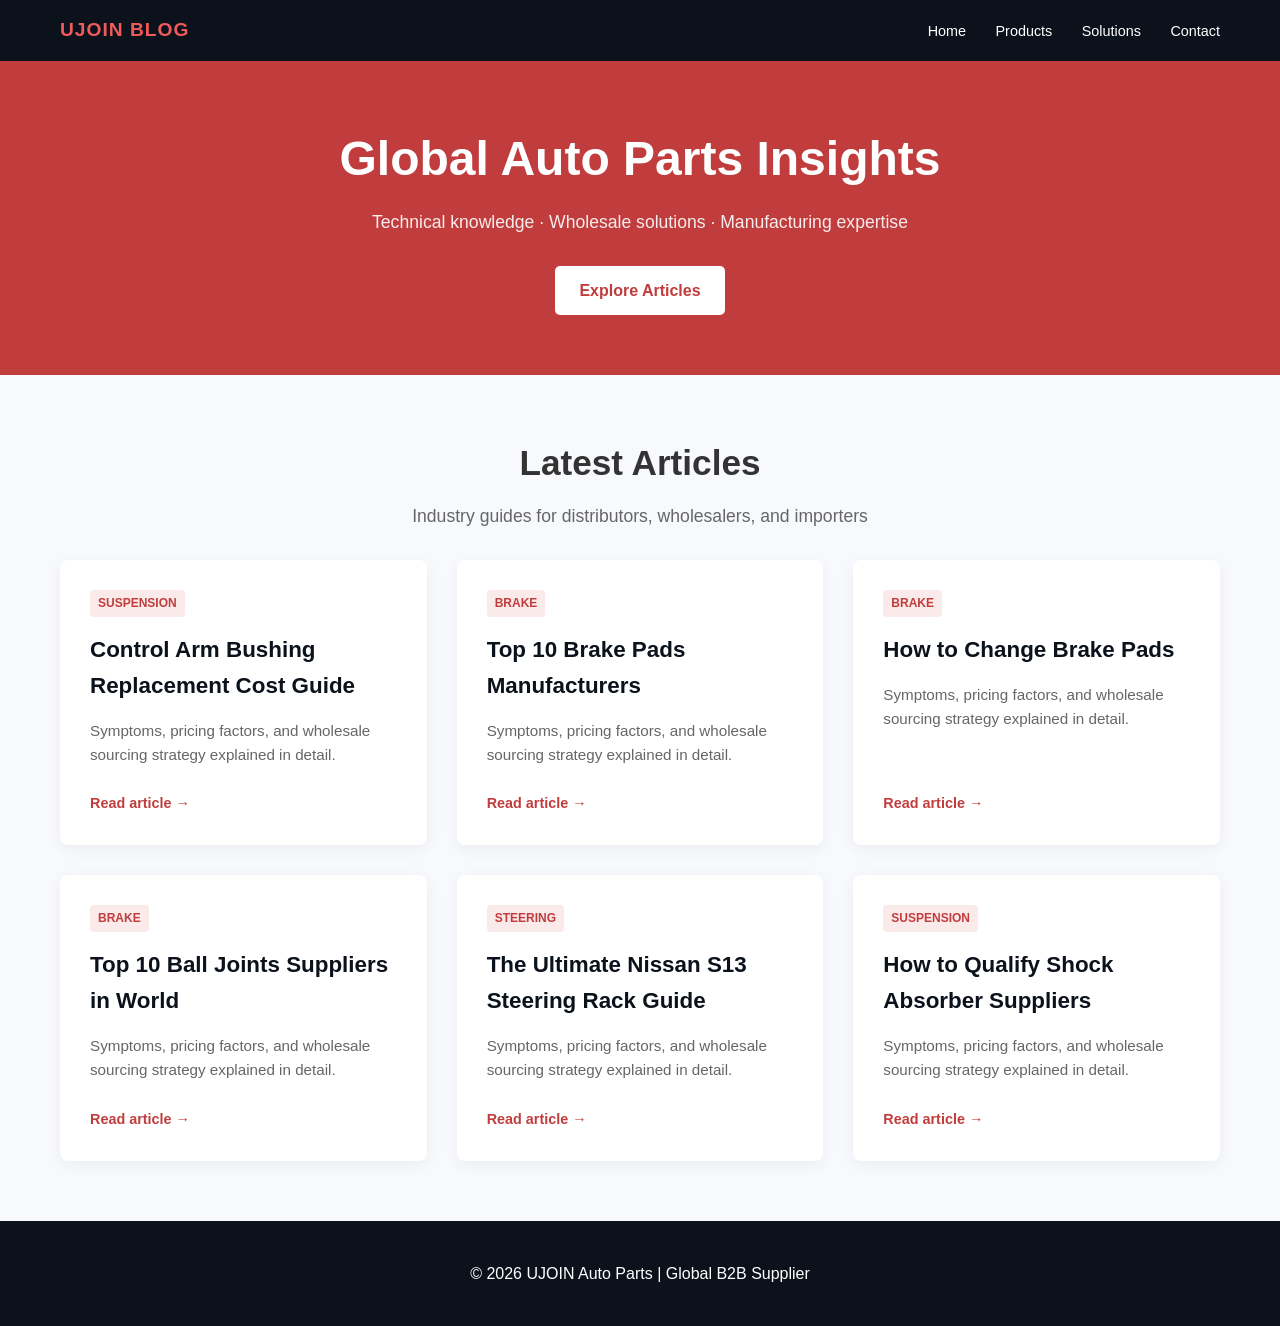
==== index.html @ 4a90b823 "Update index.html" ====
<!DOCTYPE html>
<html lang="en">
<head>
<meta charset="UTF-8">
<meta name="viewport" content="width=device-width, initial-scale=1.0">
<title>UJOIN Blog | Global Auto Parts Insights</title>
<style>
/* CSS RESET & GENERAL */
* {
    box-sizing: border-box;
    margin: 0;
    padding: 0;
}
body {
    font-family: Arial, sans-serif;
    line-height: 1.6;
    color: #333;
    background-color: #f7f9fc;
}
.container {
    max-width: 1200px;
    margin: 0 auto;
    padding: 0 20px;
}
.flex {
    display: flex;
    justify-content: space-between;
    align-items: center;
}
a {
    text-decoration: none;
    color: inherit;
    transition: color 0.3s;
}

/* TOPBAR */
.topbar {
    background-color: #0c121c; /* Deep dark blue-black */
    color: #fff;
    padding: 15px 0;
}
.logo {
    font-size: 1.2rem;
    font-weight: bold;
    color: #f05a5a; /* Matching the button color */
    letter-spacing: 1px;
}
.menu a {
    margin-left: 25px;
    font-size: 0.9rem;
}
.menu a:hover {
    color: #f05a5a;
}

/* HERO SECTION */
.hero {
    background-color: #c13d3d; /* Rich deep red */
    color: #fff;
    text-align: center;
    padding: 60px 0;
}
.hero h1 {
    font-size: 3rem;
    margin-bottom: 10px;
}
.hero p {
    font-size: 1.1rem;
    margin-bottom: 30px;
    opacity: 0.9;
}
.btn-primary {
    display: inline-block;
    background-color: #fff;
    color: #c13d3d;
    padding: 12px 24px;
    border-radius: 5px;
    font-weight: bold;
}
.btn-primary:hover {
    background-color: #f0f0f0;
}

/* SECTION TITLE */
.section-title {
    text-align: center;
    padding: 60px 0 30px;
}
.section-title h2 {
    font-size: 2.2rem;
    margin-bottom: 10px;
}
.section-title p {
    font-size: 1.1rem;
    color: #666;
}

/* ARTICLE GRID - 优化点 1: 修改为 3 列，并增加响应式适配 */
.grid {
    display: grid;
    grid-template-columns: repeat(3, 1fr); /* 核心修改：改为每排 3 个 */
    gap: 30px;
    padding-bottom: 60px;
}

/* 补充：移动端响应式优化，防止在手机上排版过挤 */
@media (max-width: 992px) {
    .grid {
        grid-template-columns: repeat(2, 1fr); /* 平板尺寸一行 2 个 */
    }
}
@media (max-width: 576px) {
    .grid {
        grid-template-columns: 1fr; /* 手机尺寸一行 1 个 */
    }
}

/* ARTICLE CARDS */
.card {
    background-color: #fff;
    padding: 30px;
    border-radius: 8px;
    box-shadow: 0 4px 15px rgba(0,0,0,0.05); /* Soft, subtle shadow */
    display: flex;
    flex-direction: column;
}
.tag {
    display: inline-block;
    background-color: #fbeaea; /* Light red-pink background */
    color: #c13d3d; /* Deep red text */
    padding: 4px 8px;
    border-radius: 4px;
    font-size: 0.75rem;
    text-transform: uppercase;
    font-weight: bold;
    margin-bottom: 15px;
    align-self: flex-start; /* Prevent stretching */
}
.card h3 {
    font-size: 1.4rem;
    margin-bottom: 15px;
    color: #0c121c;
}
.card p {
    font-size: 0.95rem;
    color: #666;
    margin-bottom: 25px;
    flex-grow: 1; /* Pushes the 'Read Article' link to the bottom */
}
.card a {
    color: #c13d3d;
    font-weight: bold;
    font-size: 0.9rem;
}
.card a:hover {
    text-decoration: underline;
}

/* FOOTER */
.footer {
    background-color: #0c121c; /* Deep dark blue-black */
    color: #fff;
    text-align: center;
    padding: 40px 0;
    margin-top: auto; /* Required for sticky footer behavior if needed */
}

/* Ensures footer is at the bottom for short pages */
html, body {
    height: 100%;
    display: flex;
    flex-direction: column;
}
</style>
</head>

<body>

<header class="topbar">
  <div class="container flex">
    <div class="logo">UJOIN BLOG</div>
    <nav class="menu">
      <a href="https://www.ujautoparts.com/">Home</a>
      <a href="https://www.ujautoparts.com/product-category/categories/">Products</a>
      <a href="https://www.ujautoparts.com/">Solutions</a>
      <a href="https://www.ujautoparts.com/contact-us/">Contact</a>
    </nav>
  </div>
</header>

<section class="hero">
  <div class="container">
    <h1>Global Auto Parts Insights</h1>
    <p>Technical knowledge · Wholesale solutions · Manufacturing expertise</p>
    <a class="btn-primary" href="#">Explore Articles</a>
  </div>
</section>

<section class="container section-title">
  <h2>Latest Articles</h2>
  <p>Industry guides for distributors, wholesalers, and importers</p>
</section>

<section class="container grid">

  <article class="card">
    <span class="tag">Suspension</span>
    <h3>Control Arm Bushing Replacement Cost Guide</h3>
    <p>Symptoms, pricing factors, and wholesale sourcing strategy explained in detail.</p>
    <a href="control-arm-bushing-replacement-cost-guide.html">Read article →</a>
  </article>

  <article class="card">
    <span class="tag">Brake</span>
    <h3>Top 10 Brake Pads Manufacturers</h3>
    <p>Symptoms, pricing factors, and wholesale sourcing strategy explained in detail.</p>
    <a href="top-10-brake-pads-manufacturers.html">Read article →</a>
  </article>

  <article class="card">
    <span class="tag">Brake</span>
    <h3>How to Change Brake Pads</h3>
    <p>Symptoms, pricing factors, and wholesale sourcing strategy explained in detail.</p>
    <a href="how-to-change-brake-pads">Read article →</a>
  </article> <article class="card">
    <span class="tag">Brake</span>
    <h3>Top 10 Ball Joints Suppliers in World</h3>
    <p>Symptoms, pricing factors, and wholesale sourcing strategy explained in detail.</p>
    <a href="top-10-ball-joints-suppliers-in-world">Read article →</a>
      </article> <article class="card">
    <span class="tag">Steering</span>
    <h3>The Ultimate Nissan S13 Steering Rack Guide</h3>
    <p>Symptoms, pricing factors, and wholesale sourcing strategy explained in detail.</p>
    <a href="the-ultimate-nissan-s13-steering-rack-guide">Read article →</a>
    </article> <article class="card">
    <span class="tag">suspension</span>
    <h3>How to Qualify Shock Absorber Suppliers</h3>
    <p>Symptoms, pricing factors, and wholesale sourcing strategy explained in detail.</p>
    <a href="how-to-qualify-shock-absorber-suppliers">Read article →</a> 
  </article>

</section>

<footer class="footer">
  <div class="container">
    © 2026 UJOIN Auto Parts | Global B2B Supplier
  </div>
</footer>

</body>
</html>
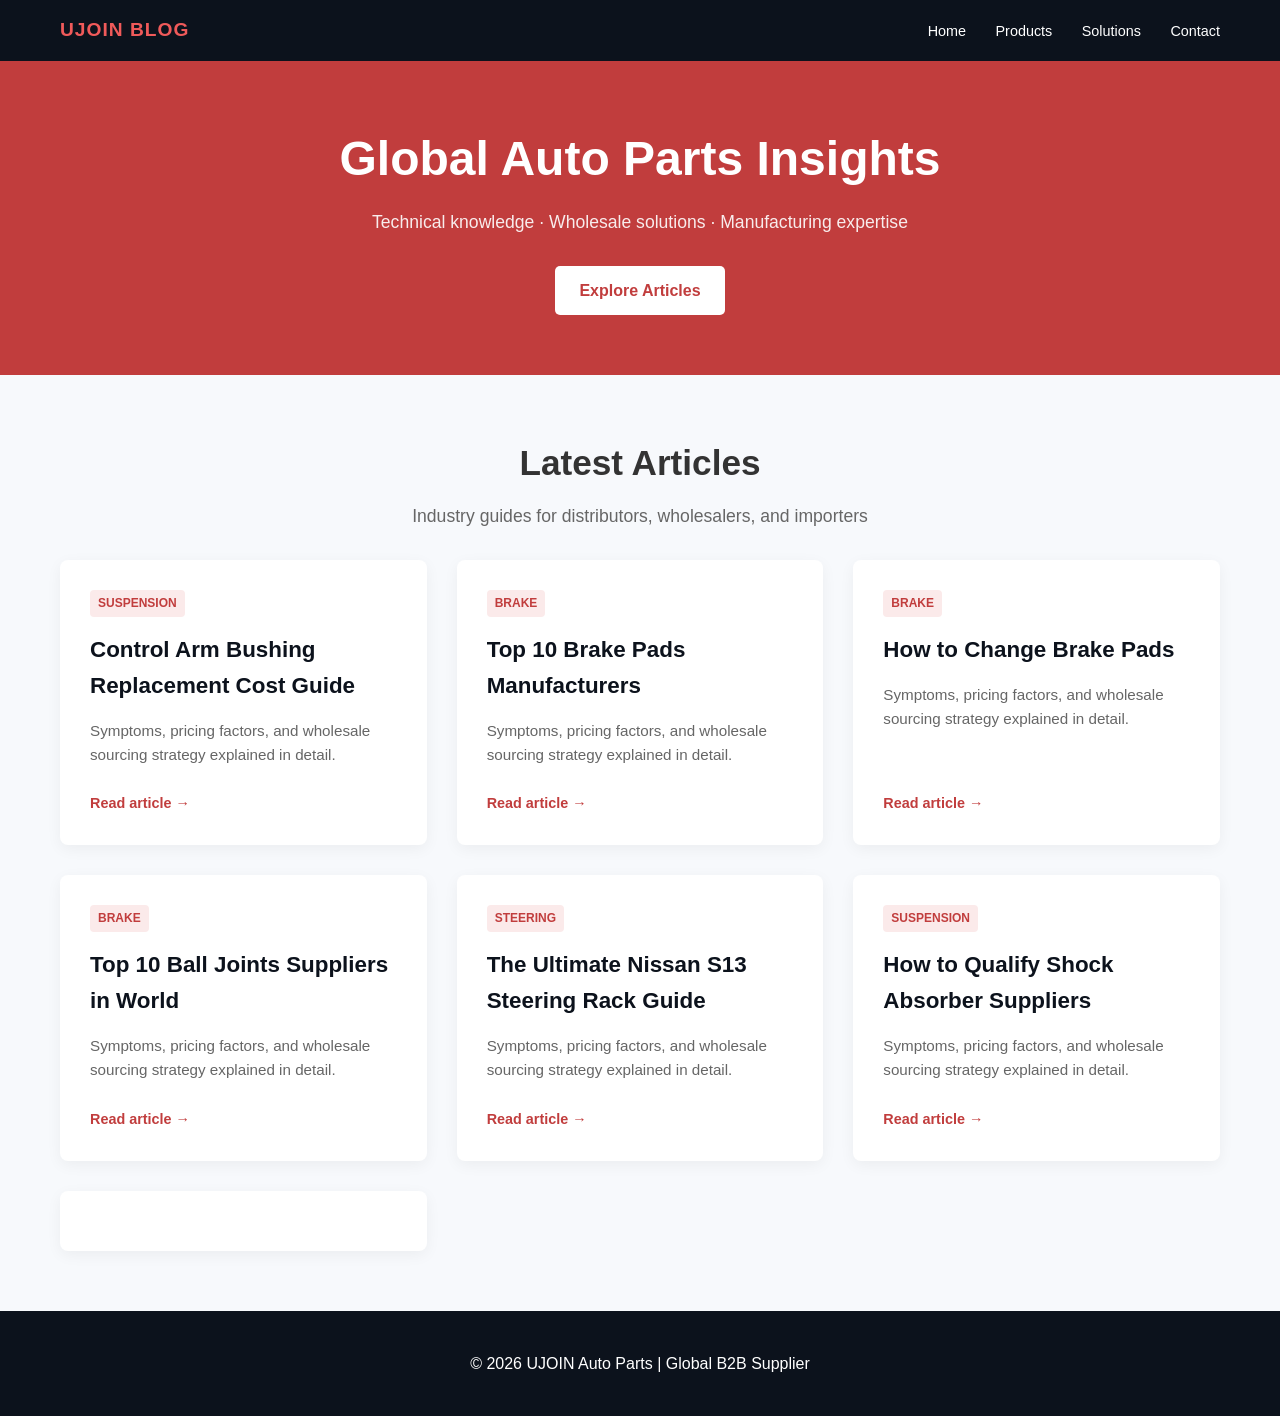
==== commit f8e8e8fb: "Update index.html" ====
--- a/index.html
+++ b/index.html
@@ -223,21 +223,24 @@
     <p>Symptoms, pricing factors, and wholesale sourcing strategy explained in detail.</p>
     <a href="how-to-change-brake-pads">Read article →</a>
   </article> <article class="card">
+      
     <span class="tag">Brake</span>
     <h3>Top 10 Ball Joints Suppliers in World</h3>
     <p>Symptoms, pricing factors, and wholesale sourcing strategy explained in detail.</p>
     <a href="top-10-ball-joints-suppliers-in-world">Read article →</a>
       </article> <article class="card">
+          
     <span class="tag">Steering</span>
     <h3>The Ultimate Nissan S13 Steering Rack Guide</h3>
     <p>Symptoms, pricing factors, and wholesale sourcing strategy explained in detail.</p>
     <a href="the-ultimate-nissan-s13-steering-rack-guide">Read article →</a>
     </article> <article class="card">
+        
     <span class="tag">suspension</span>
     <h3>How to Qualify Shock Absorber Suppliers</h3>
     <p>Symptoms, pricing factors, and wholesale sourcing strategy explained in detail.</p>
     <a href="how-to-qualify-shock-absorber-suppliers">Read article →</a> 
-  </article>
+  </article><article class="card">
 
 </section>
 
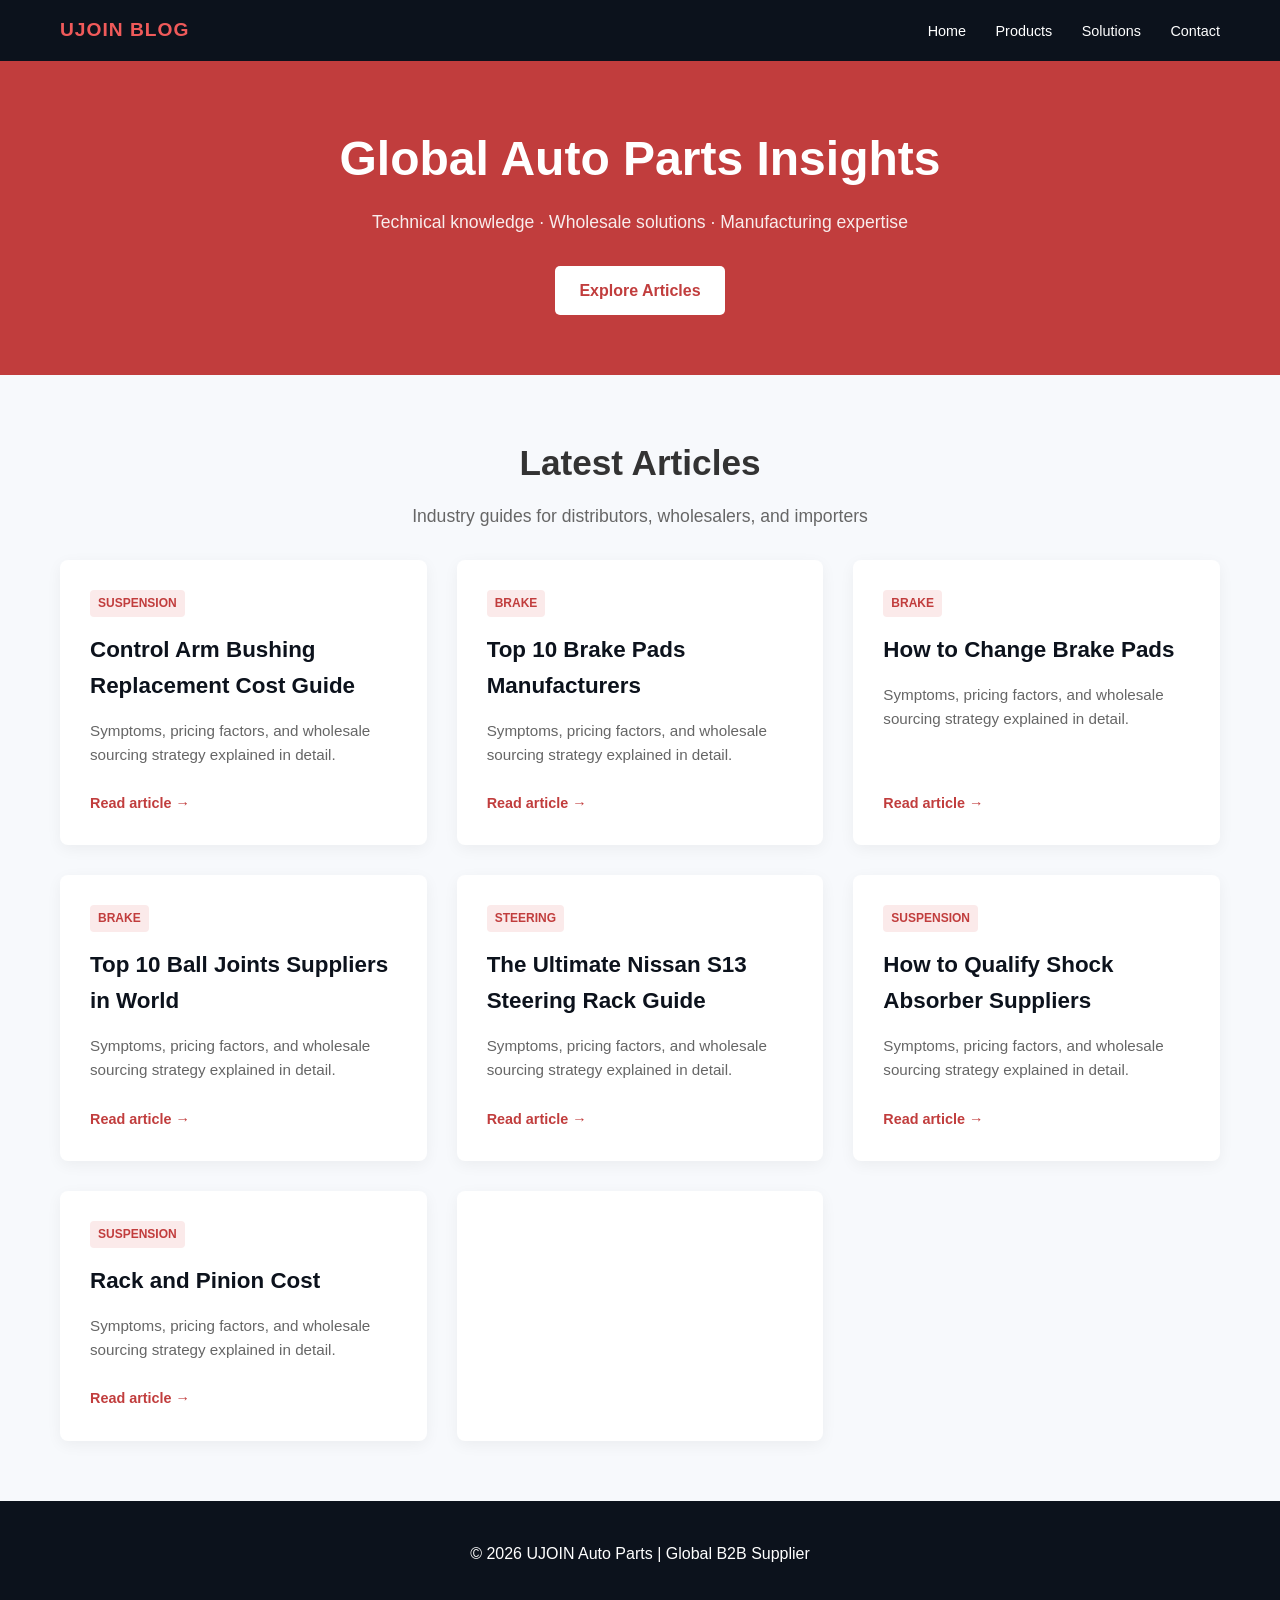
==== commit 66c520da: "Update index.html" ====
--- a/index.html
+++ b/index.html
@@ -241,6 +241,12 @@
     <p>Symptoms, pricing factors, and wholesale sourcing strategy explained in detail.</p>
     <a href="how-to-qualify-shock-absorber-suppliers">Read article →</a> 
   </article><article class="card">
+      
+      <span class="tag">suspension</span>
+    <h3>Rack and Pinion Cost</h3>
+    <p>Symptoms, pricing factors, and wholesale sourcing strategy explained in detail.</p>
+    <a href="rack-and-pinoio-cost">Read article →</a> 
+  </article><article class="card">
 
 </section>
 
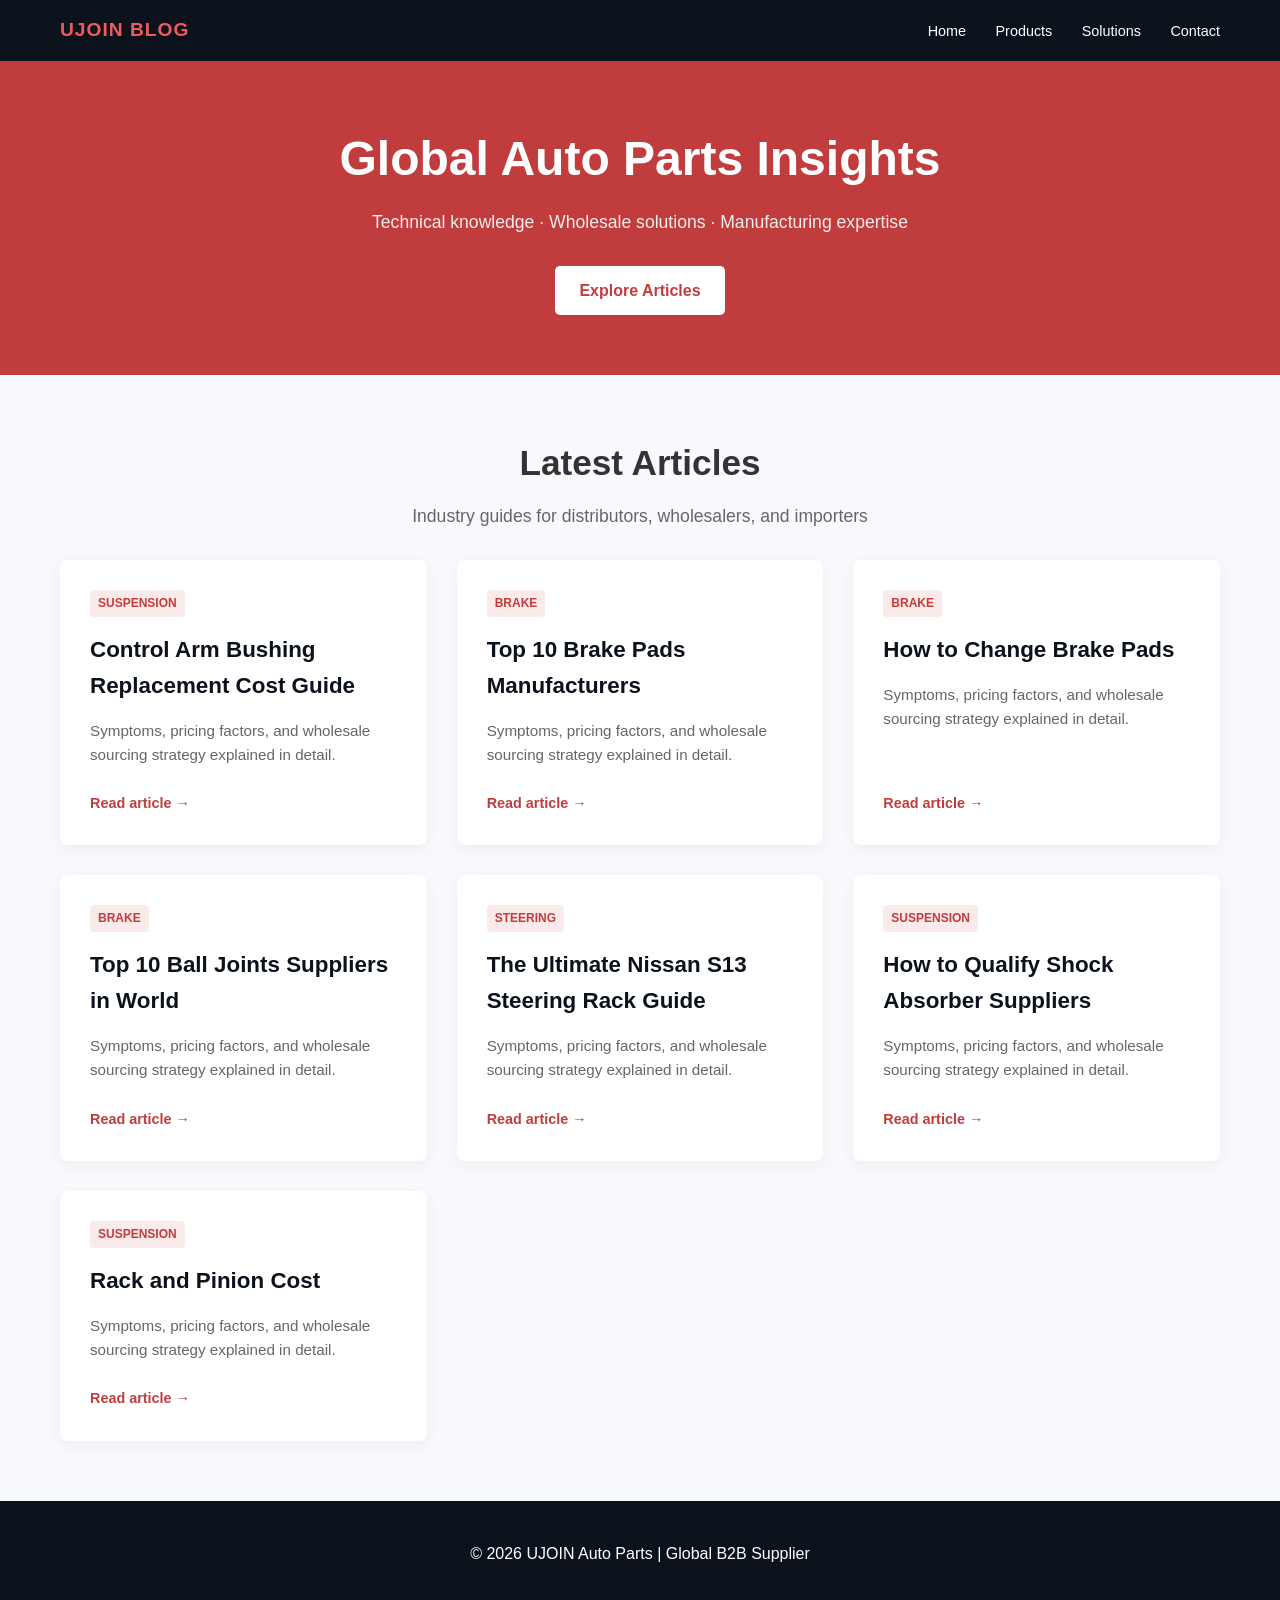
==== commit a94dd470: "Update index.html" ====
--- a/index.html
+++ b/index.html
@@ -246,7 +246,6 @@
     <h3>Rack and Pinion Cost</h3>
     <p>Symptoms, pricing factors, and wholesale sourcing strategy explained in detail.</p>
     <a href="rack-and-pinoio-cost">Read article →</a> 
-  </article><article class="card">
 
 </section>
 
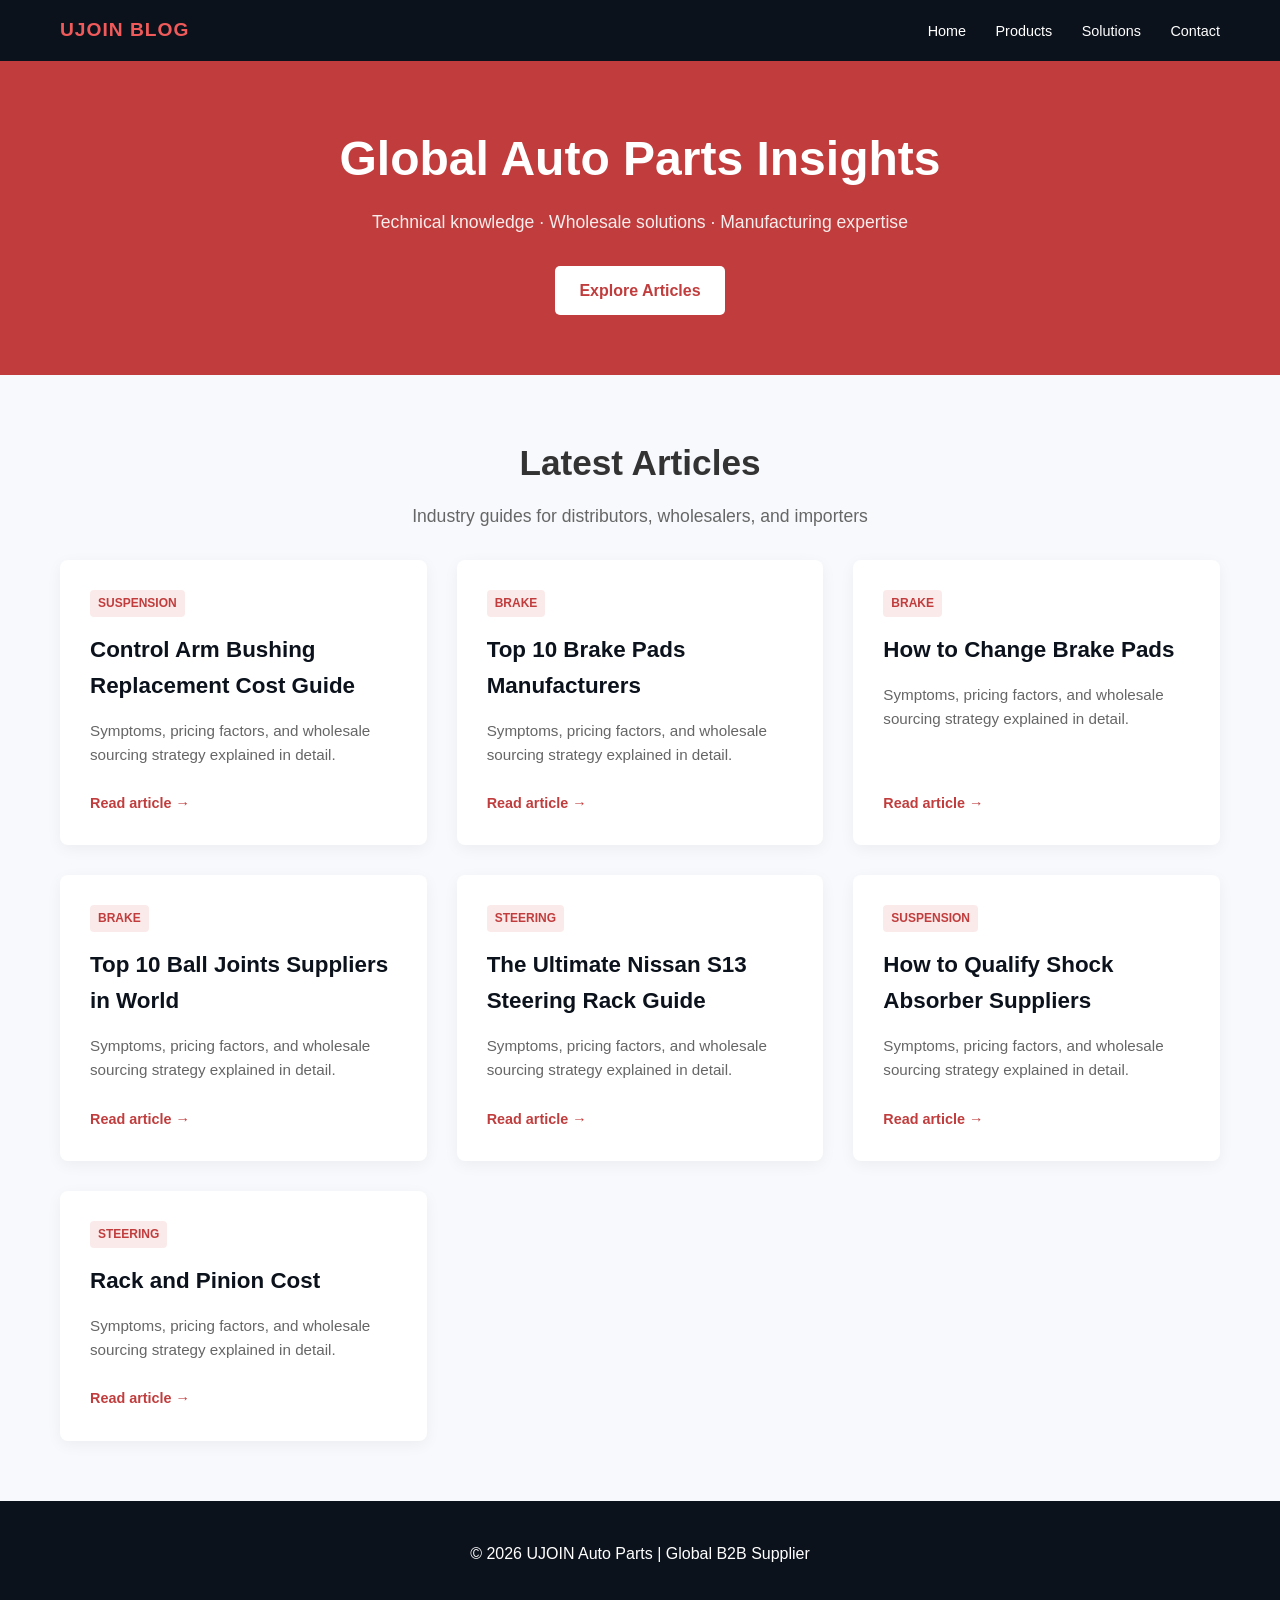
==== commit afe3559b: "Update index.html" ====
--- a/index.html
+++ b/index.html
@@ -242,7 +242,7 @@
     <a href="how-to-qualify-shock-absorber-suppliers">Read article →</a> 
   </article><article class="card">
       
-      <span class="tag">suspension</span>
+      <span class="tag">Steering</span>
     <h3>Rack and Pinion Cost</h3>
     <p>Symptoms, pricing factors, and wholesale sourcing strategy explained in detail.</p>
     <a href="rack-and-pinoio-cost">Read article →</a> 
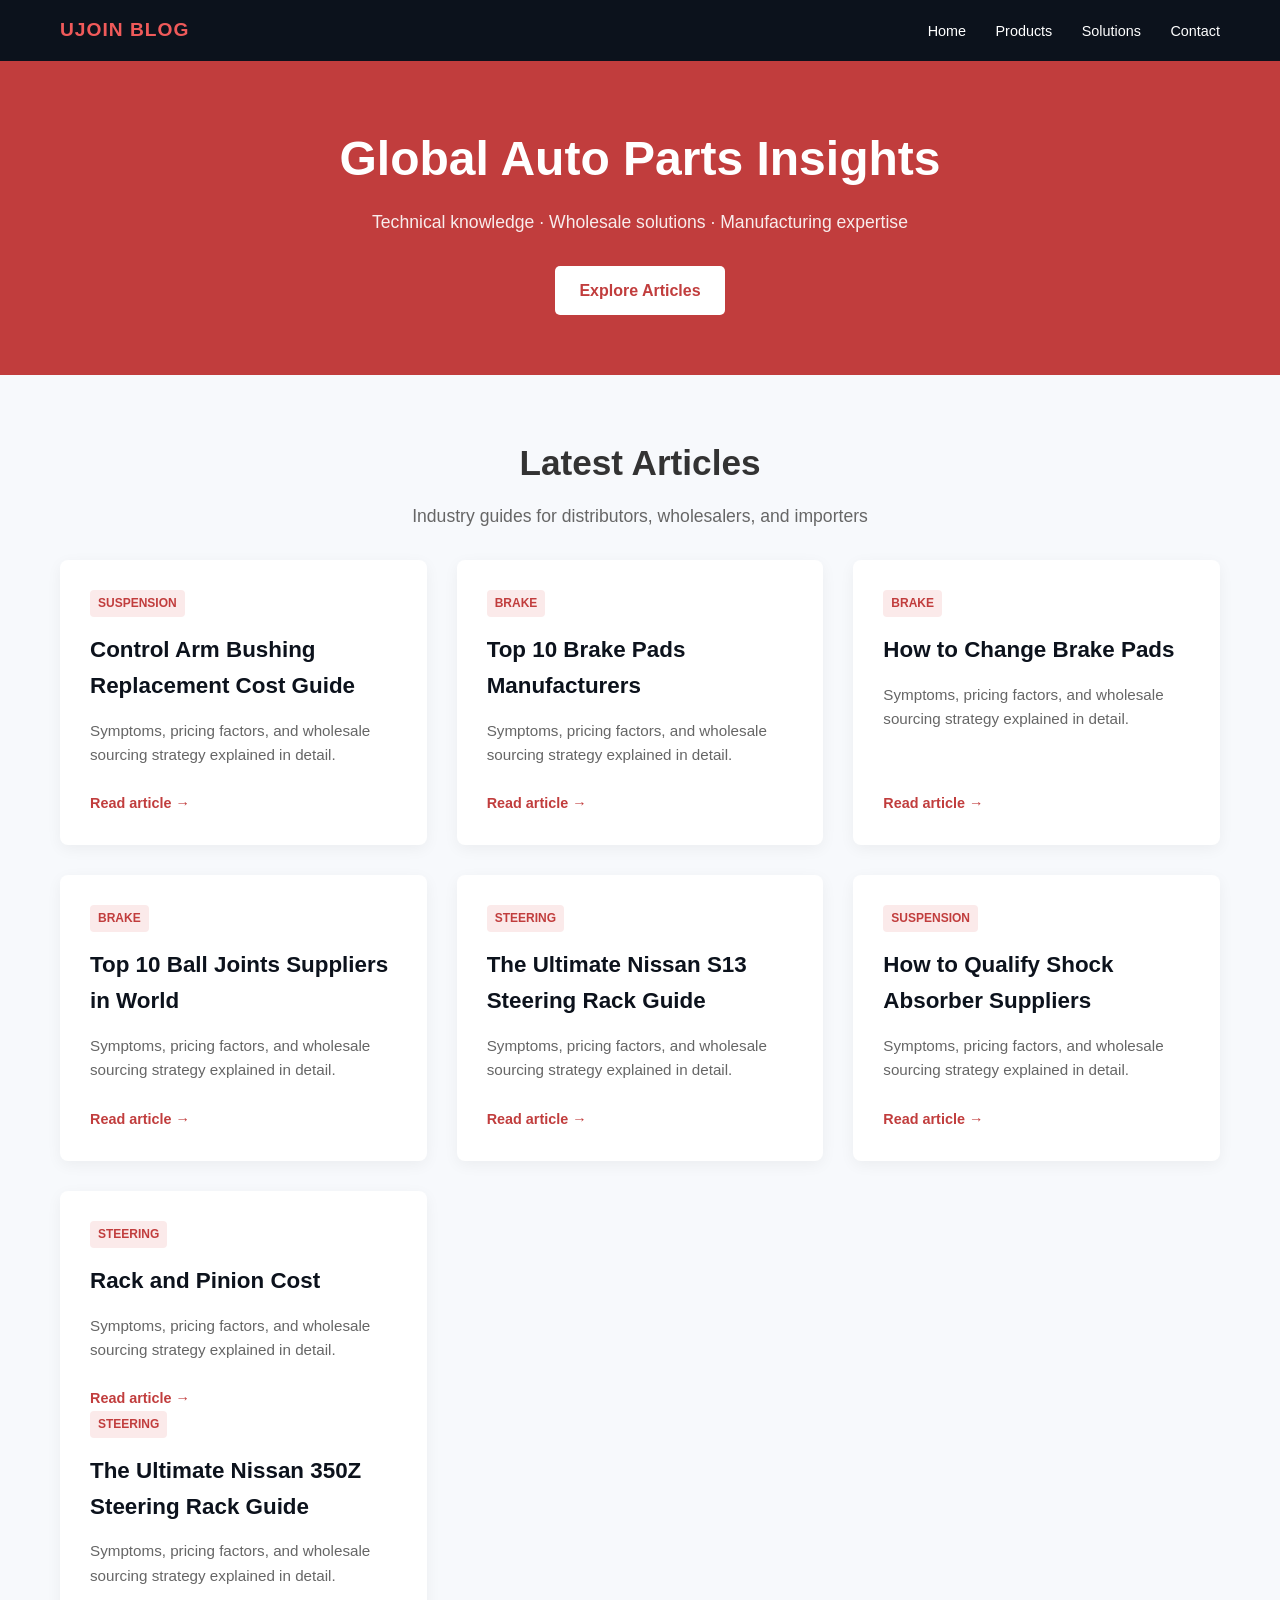
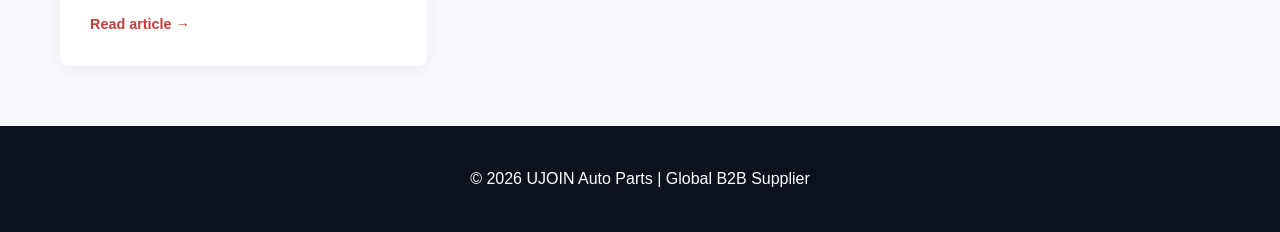
==== commit 033eee60: "Update index.html" ====
--- a/index.html
+++ b/index.html
@@ -246,7 +246,11 @@
     <h3>Rack and Pinion Cost</h3>
     <p>Symptoms, pricing factors, and wholesale sourcing strategy explained in detail.</p>
     <a href="rack-and-pinoio-cost">Read article →</a> 
-
+      
+<span class="tag">Steering</span>
+    <h3>The Ultimate Nissan 350Z Steering Rack Guide</h3>
+    <p>Symptoms, pricing factors, and wholesale sourcing strategy explained in detail.</p>
+    <a href="rack-and-pinoio-cost">Read article →</a> 
 </section>
 
 <footer class="footer">
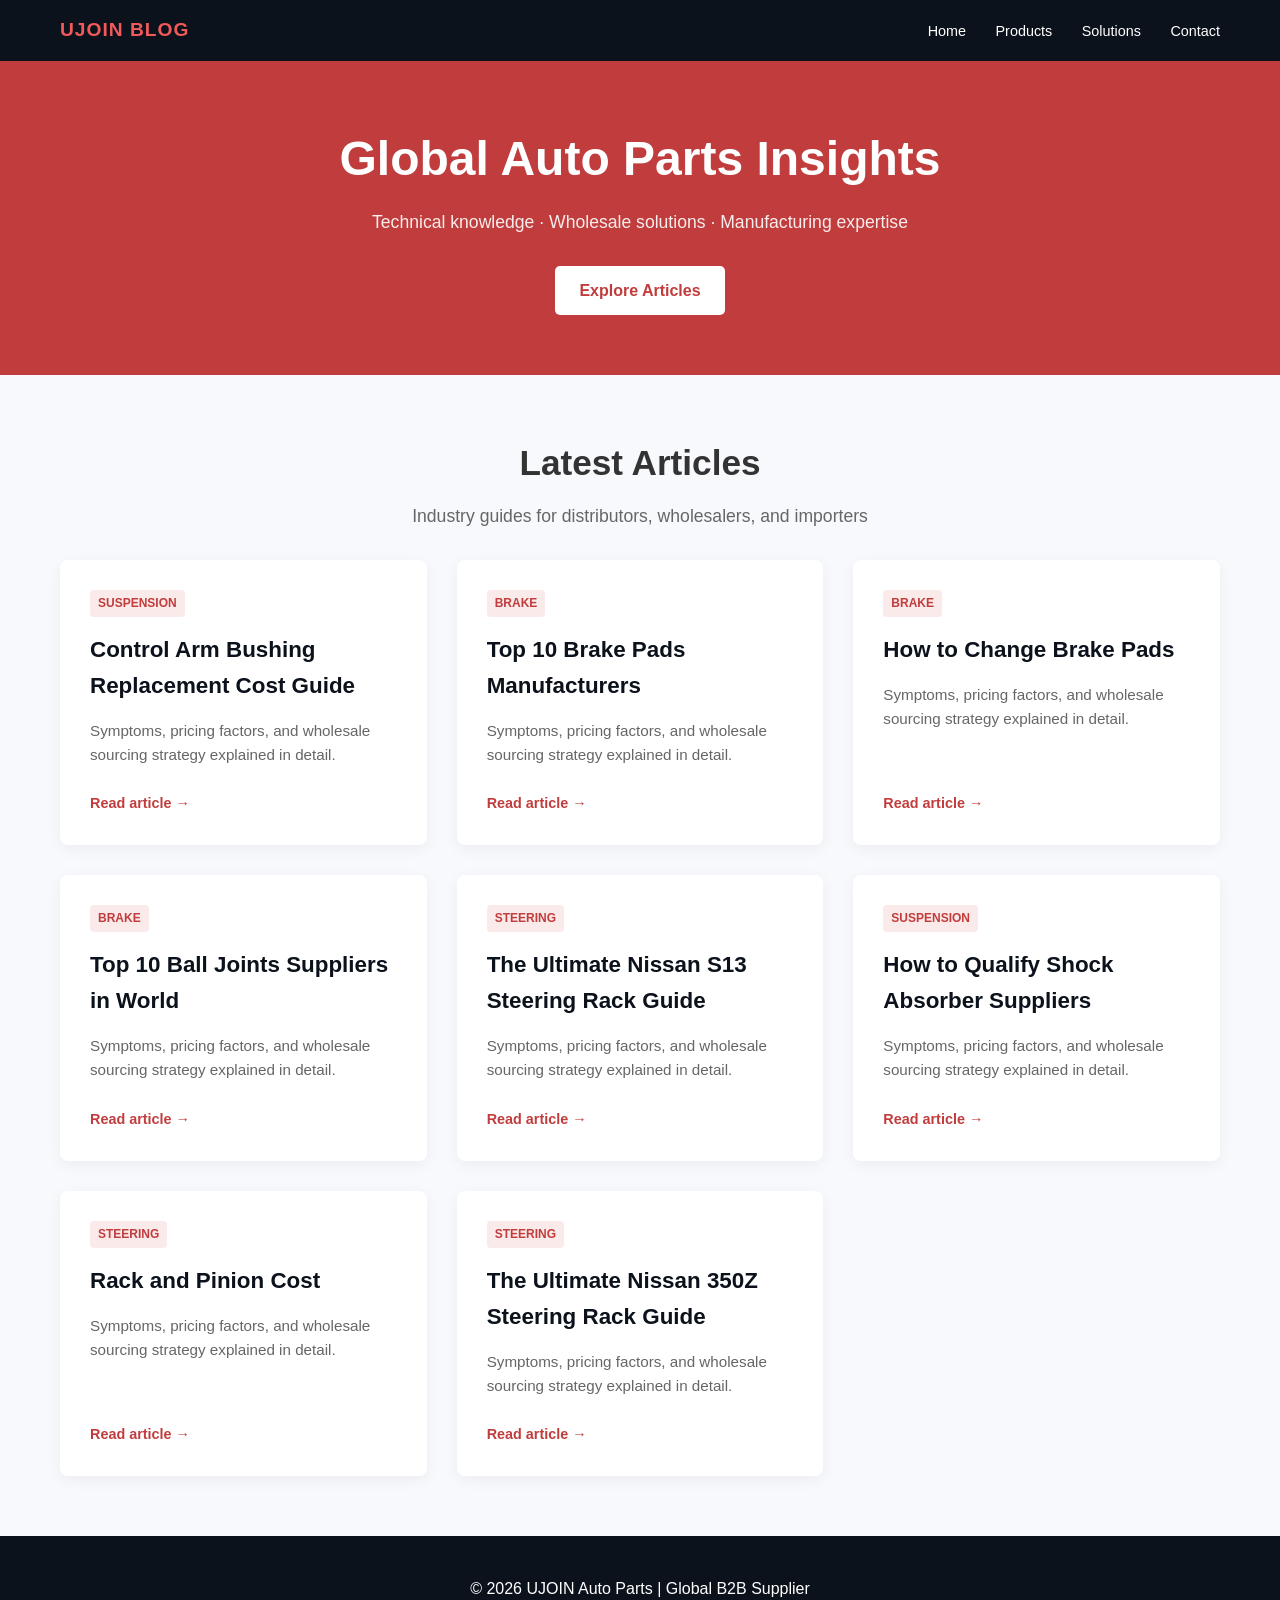
==== commit de840dbc: "Update index.html" ====
--- a/index.html
+++ b/index.html
@@ -246,6 +246,7 @@
     <h3>Rack and Pinion Cost</h3>
     <p>Symptoms, pricing factors, and wholesale sourcing strategy explained in detail.</p>
     <a href="rack-and-pinoio-cost">Read article →</a> 
+      </article><article class="card">
       
 <span class="tag">Steering</span>
     <h3>The Ultimate Nissan 350Z Steering Rack Guide</h3>
